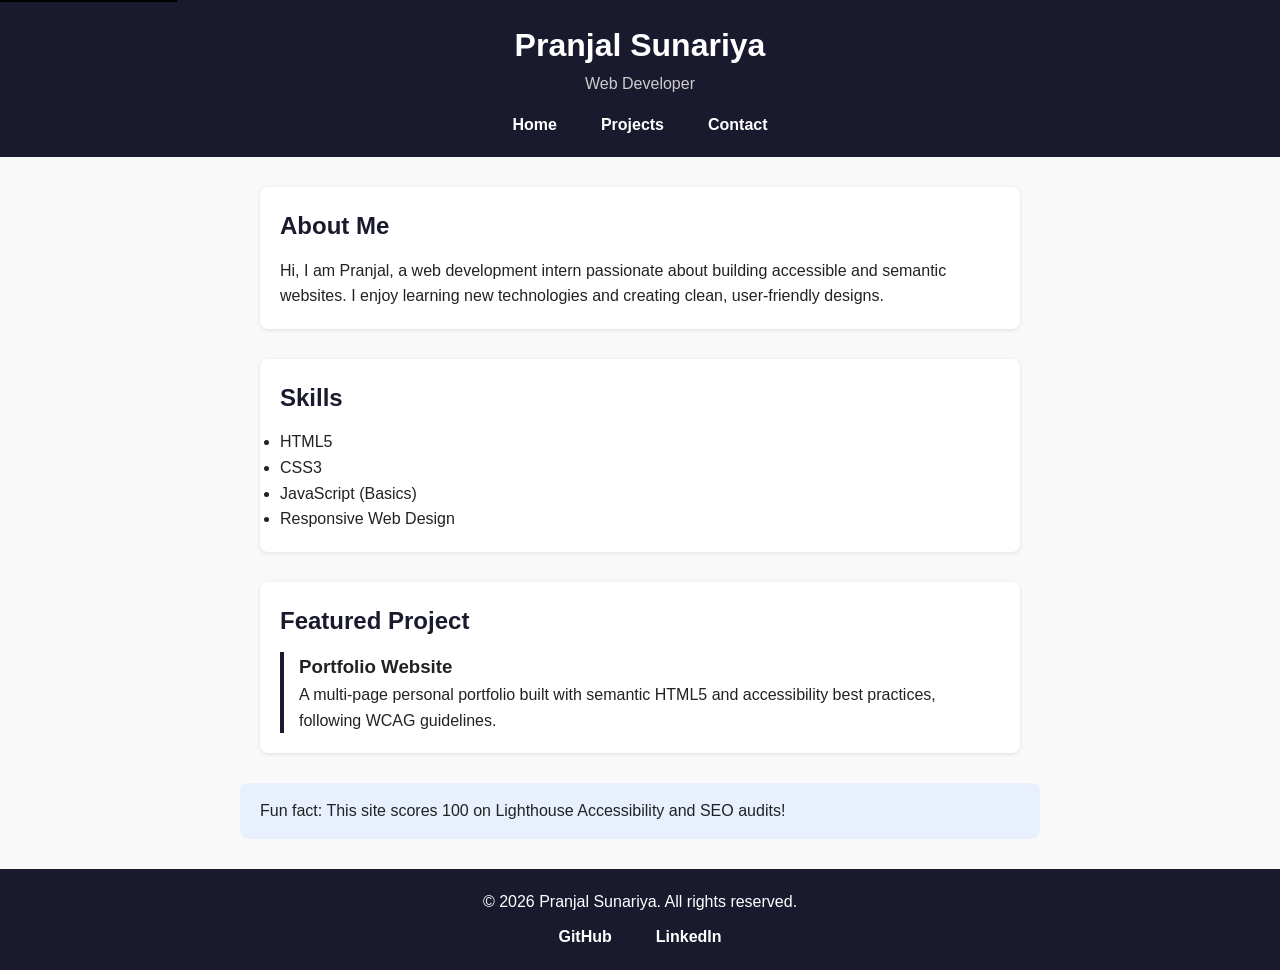
==== index.html @ 1dc64e80 "Rename "Index.html to index.html" ====
<!DOCTYPE html>
<html lang="en">
<head>
  <meta charset="UTF-8">
  <meta name="viewport" content="width=device-width, initial-scale=1.0">
  <title>Pranjal Sunariya | Web Developer Portfolio</title>
  <meta name="description" content="Personal portfolio of Pranjal Sunariya, a web developer showcasing projects, skills, and contact information.">
  <meta property="og:title" content="Pranjal Sunariya | Web Developer Portfolio">
  <meta property="og:description" content="Explore projects and skills of Pranjal Sunariya, web developer.">
  <link rel="stylesheet" href="style.css">
</head>
<body>

  <a href="#main" class="skip-link">Skip to main content</a>

  <header>
    <h1>Pranjal Sunariya</h1>
    <p>Web Developer</p>

    <nav aria-label="Main navigation">
      <ul>
        <li><a href="index.html" aria-current="page">Home</a></li>
        <li><a href="projects.html">Projects</a></li>
        <li><a href="contact.html">Contact</a></li>
      </ul>
    </nav>
  </header>

  <main id="main">

    <section aria-labelledby="about-heading">
      <h2 id="about-heading">About Me</h2>
      <p>
        Hi, I am Pranjal, a web development intern passionate about building
        accessible and semantic websites. I enjoy learning new technologies
        and creating clean, user-friendly designs.
      </p>
    </section>

    <section aria-labelledby="skills-heading">
      <h2 id="skills-heading">Skills</h2>
      <ul>
        <li>HTML5</li>
        <li>CSS3</li>
        <li>JavaScript (Basics)</li>
        <li>Responsive Web Design</li>
      </ul>
    </section>

    <section aria-labelledby="featured-heading">
      <h2 id="featured-heading">Featured Project</h2>
      <article>
        <h3>Portfolio Website</h3>
        <p>
          A multi-page personal portfolio built with semantic HTML5 and
          accessibility best practices, following WCAG guidelines.
        </p>
      </article>
    </section>

  </main>

  <aside aria-label="Quick fact">
    <p>Fun fact: This site scores 100 on Lighthouse Accessibility and SEO audits!</p>
  </aside>

  <footer>
    <p>&copy; 2026 Pranjal Sunariya. All rights reserved.</p>
    <nav aria-label="Footer links">
      <ul>
        <li><a href="https://github.com/" target="_blank" rel="noopener noreferrer">GitHub</a></li>
        <li><a href="https://linkedin.com/" target="_blank" rel="noopener noreferrer">LinkedIn</a></li>
      </ul>
    </nav>
  </footer>

</body>
</html>
---- style.css ----
* {
  box-sizing: border-box;
  margin: 0;
  padding: 0;
}

body {
  font-family: Arial, Helvetica, sans-serif;
  line-height: 1.6;
  color: #222;
  background-color: #f9f9f9;
}

.skip-link {
  position: absolute;
  top: -40px;
  left: 0;
  background: #000;
  color: #fff;
  padding: 8px 16px;
  z-index: 100;
}

.skip-link:focus {
  top: 0;
}

header {
  background-color: #1a1a2e;
  color: #fff;
  padding: 20px;
  text-align: center;
}

header p {
  color: #ccc;
}

nav ul {
  list-style: none;
  display: flex;
  justify-content: center;
  gap: 20px;
  margin-top: 15px;
  padding: 0;
}

nav a {
  color: #fff;
  text-decoration: none;
  font-weight: bold;
  padding: 8px 12px;
}

nav a:hover,
nav a:focus {
  background-color: #16213e;
  border-radius: 4px;
}

main {
  max-width: 800px;
  margin: 30px auto;
  padding: 0 20px;
}

section {
  margin-bottom: 30px;
  background: #fff;
  padding: 20px;
  border-radius: 8px;
  box-shadow: 0 1px 4px rgba(0,0,0,0.1);
}

h2 {
  margin-bottom: 12px;
  color: #1a1a2e;
}

article {
  border-left: 4px solid #1a1a2e;
  padding-left: 15px;
  margin-top: 10px;
}

aside {
  max-width: 800px;
  margin: 0 auto 30px auto;
  padding: 15px 20px;
  background: #e8f0fe;
  border-radius: 8px;
}

footer {
  text-align: center;
  padding: 20px;
  background-color: #1a1a2e;
  color: #fff;
}

footer nav ul {
  margin-top: 10px;
}

form div {
  margin-bottom: 15px;
}

label {
  display: block;
  font-weight: bold;
  margin-bottom: 5px;
}

input, textarea {
  width: 100%;
  padding: 10px;
  border: 1px solid #ccc;
  border-radius: 4px;
  font-size: 16px;
}

button {
  background-color: #1a1a2e;
  color: #fff;
  border: none;
  padding: 10px 20px;
  border-radius: 4px;
  cursor: pointer;
  font-size: 16px;
}

button:hover,
button:focus {
  background-color: #16213e;
}
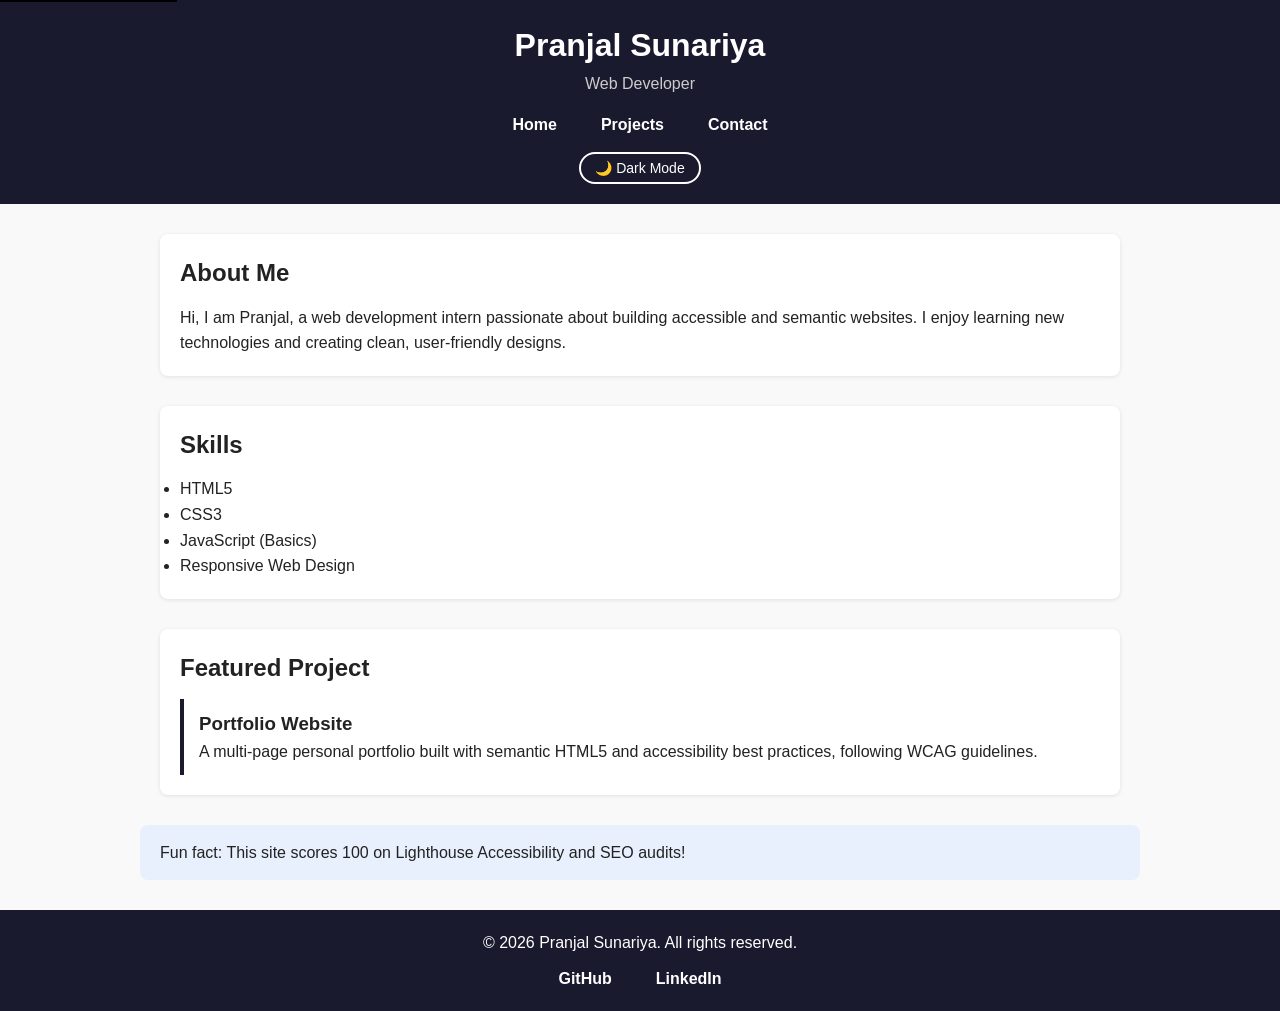
==== commit da29109c: "Update index.html" ====
--- a/index.html
+++ b/index.html
@@ -24,6 +24,7 @@
         <li><a href="contact.html">Contact</a></li>
       </ul>
     </nav>
+    <button id="theme-toggle" onclick="toggleTheme()">🌙 Dark Mode</button>
   </header>
 
   <main id="main">
@@ -74,5 +75,18 @@
     </nav>
   </footer>
 
+  <script>
+    function toggleTheme() {
+      const html = document.documentElement;
+      const isDark = html.getAttribute('data-theme') === 'dark';
+      html.setAttribute('data-theme', isDark ? 'light' : 'dark');
+      localStorage.setItem('theme', isDark ? 'light' : 'dark');
+    }
+    (function() {
+      const saved = localStorage.getItem('theme');
+      if (saved === 'dark') document.documentElement.setAttribute('data-theme', 'dark');
+    })();
+  </script>
+
 </body>
 </html>
--- a/style.css
+++ b/style.css
@@ -1,3 +1,23 @@
+:root {
+  --bg-color: #f9f9f9;
+  --text-color: #222;
+  --header-bg: #1a1a2e;
+  --header-hover: #16213e;
+  --card-bg: #ffffff;
+  --aside-bg: #e8f0fe;
+  --border-color: #ccc;
+}
+
+[data-theme="dark"] {
+  --bg-color: #121212;
+  --text-color: #e0e0e0;
+  --header-bg: #000000;
+  --header-hover: #222222;
+  --card-bg: #1e1e1e;
+  --aside-bg: #1c2733;
+  --border-color: #444;
+}
+
 * {
   box-sizing: border-box;
   margin: 0;
@@ -7,8 +27,9 @@
 body {
   font-family: Arial, Helvetica, sans-serif;
   line-height: 1.6;
-  color: #222;
-  background-color: #f9f9f9;
+  color: var(--text-color);
+  background-color: var(--bg-color);
+  transition: background-color 0.3s, color 0.3s;
 }
 
 .skip-link {
@@ -26,7 +47,7 @@
 }
 
 header {
-  background-color: #1a1a2e;
+  background-color: var(--header-bg);
   color: #fff;
   padding: 20px;
   text-align: center;
@@ -39,6 +60,7 @@
 nav ul {
   list-style: none;
   display: flex;
+  flex-wrap: wrap;
   justify-content: center;
   gap: 20px;
   margin-top: 15px;
@@ -54,19 +76,34 @@
 
 nav a:hover,
 nav a:focus {
-  background-color: #16213e;
+  background-color: var(--header-hover);
   border-radius: 4px;
 }
 
+#theme-toggle {
+  margin-top: 15px;
+  background: transparent;
+  border: 2px solid #fff;
+  color: #fff;
+  padding: 6px 14px;
+  border-radius: 20px;
+  cursor: pointer;
+  font-size: 14px;
+}
+
+#theme-toggle:hover {
+  background: var(--header-hover);
+}
+
 main {
-  max-width: 800px;
+  max-width: 1000px;
   margin: 30px auto;
   padding: 0 20px;
 }
 
 section {
   margin-bottom: 30px;
-  background: #fff;
+  background: var(--card-bg);
   padding: 20px;
   border-radius: 8px;
   box-shadow: 0 1px 4px rgba(0,0,0,0.1);
@@ -74,27 +111,47 @@
 
 h2 {
   margin-bottom: 12px;
-  color: #1a1a2e;
+  color: var(--text-color);
+}
+
+/* Projects grid layout */
+.projects-grid {
+  display: grid;
+  grid-template-columns: 1fr;
+  gap: 20px;
+}
+
+@media (min-width: 600px) {
+  .projects-grid {
+    grid-template-columns: repeat(2, 1fr);
+  }
+}
+
+@media (min-width: 900px) {
+  .projects-grid {
+    grid-template-columns: repeat(3, 1fr);
+  }
 }
 
 article {
-  border-left: 4px solid #1a1a2e;
+  border-left: 4px solid var(--header-bg);
   padding-left: 15px;
-  margin-top: 10px;
+  padding-top: 10px;
+  padding-bottom: 10px;
 }
 
 aside {
-  max-width: 800px;
+  max-width: 1000px;
   margin: 0 auto 30px auto;
   padding: 15px 20px;
-  background: #e8f0fe;
+  background: var(--aside-bg);
   border-radius: 8px;
 }
 
 footer {
   text-align: center;
   padding: 20px;
-  background-color: #1a1a2e;
+  background-color: var(--header-bg);
   color: #fff;
 }
 
@@ -102,8 +159,11 @@
   margin-top: 10px;
 }
 
-form div {
-  margin-bottom: 15px;
+/* Contact form - flexbox */
+form {
+  display: flex;
+  flex-direction: column;
+  gap: 15px;
 }
 
 label {
@@ -115,22 +175,40 @@
 input, textarea {
   width: 100%;
   padding: 10px;
-  border: 1px solid #ccc;
+  border: 1px solid var(--border-color);
   border-radius: 4px;
   font-size: 16px;
-}
-
-button {
-  background-color: #1a1a2e;
+  background: var(--card-bg);
+  color: var(--text-color);
+}
+
+button[type="submit"] {
+  background-color: var(--header-bg);
   color: #fff;
   border: none;
   padding: 10px 20px;
   border-radius: 4px;
   cursor: pointer;
   font-size: 16px;
-}
-
-button:hover,
-button:focus {
-  background-color: #16213e;
-}
+  align-self: flex-start;
+}
+
+button[type="submit"]:hover {
+  background-color: var(--header-hover);
+}
+
+/* Mobile-first responsive tweaks */
+@media (max-width: 480px) {
+  header h1 {
+    font-size: 1.5rem;
+  }
+
+  nav ul {
+    flex-direction: column;
+    gap: 10px;
+  }
+
+  main {
+    padding: 0 12px;
+  }
+}
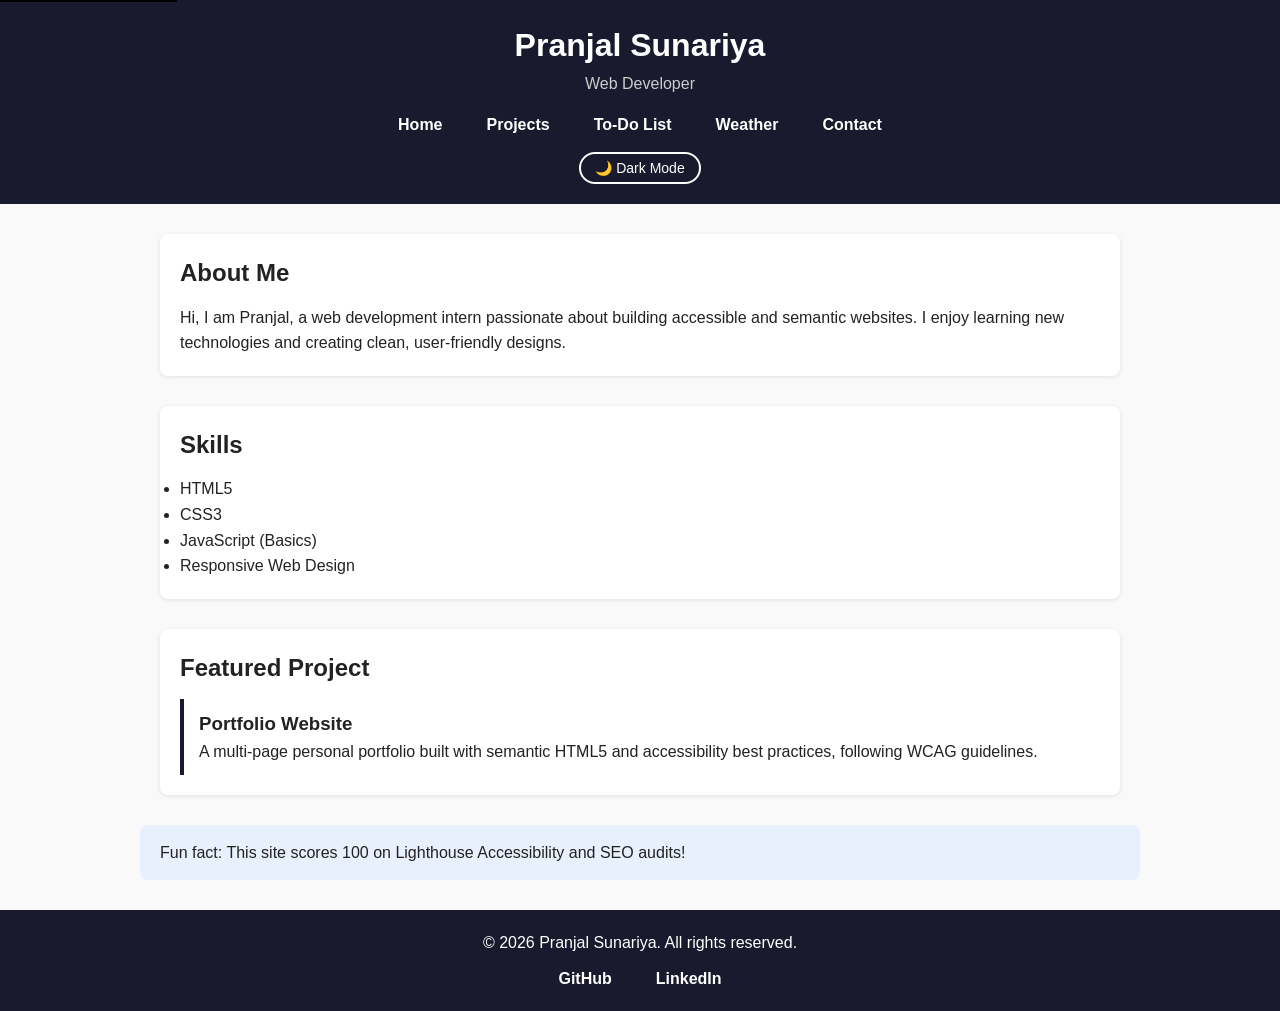
==== commit a06bc60e: "Update index.html" ====
--- a/index.html
+++ b/index.html
@@ -21,6 +21,8 @@
       <ul>
         <li><a href="index.html" aria-current="page">Home</a></li>
         <li><a href="projects.html">Projects</a></li>
+        <li><a href="todo.html">To-Do List</a></li>
+        <li><a href="weather.html">Weather</a></li>
         <li><a href="contact.html">Contact</a></li>
       </ul>
     </nav>
